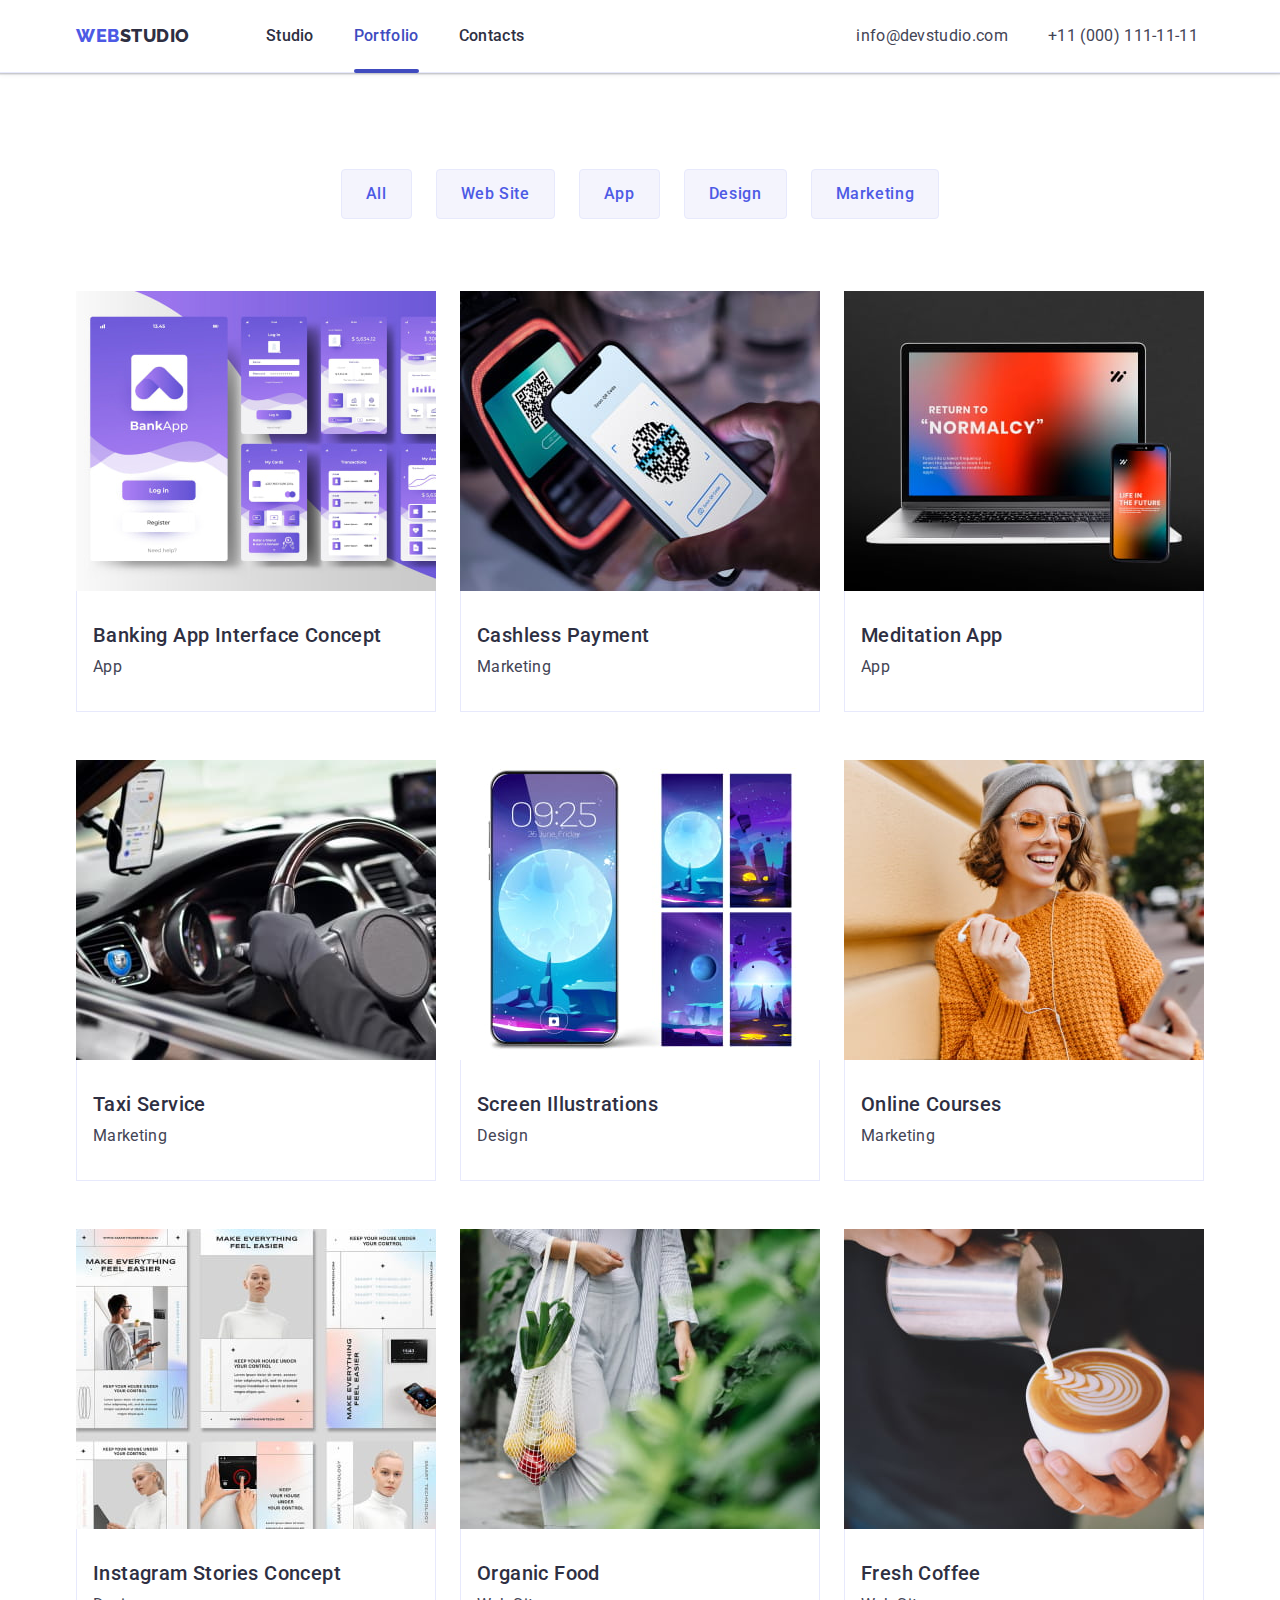
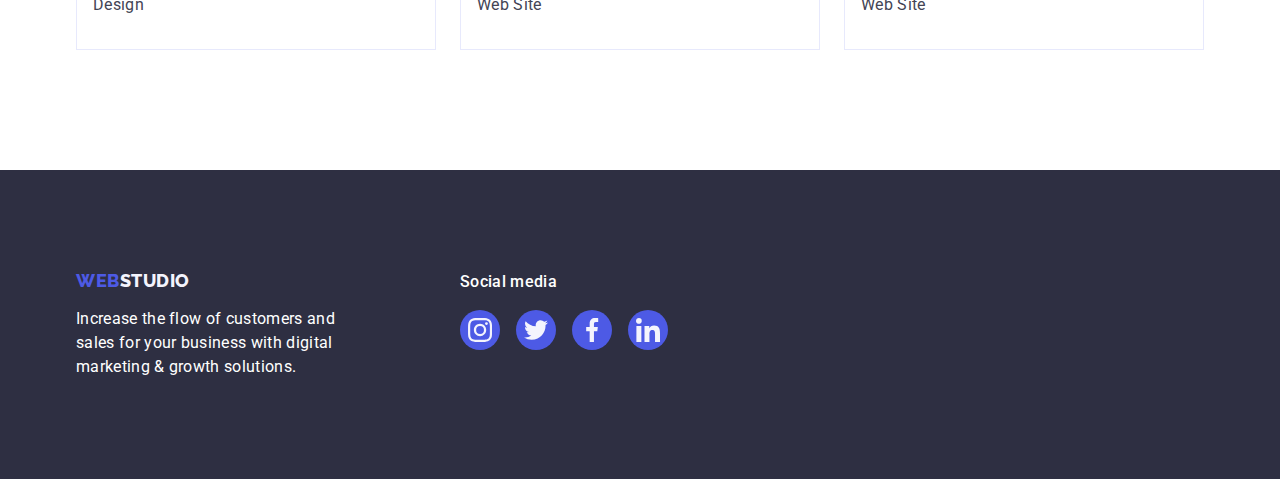
==== portfolio.html @ e9fc78d8 "Initial commit" ====
<!DOCTYPE html>
<html lang="en">
  <head>
    <meta charset="UTF-8" />
    <meta http-equiv="X-UA-Compatible" content="IE=edge" />
    <meta name="viewport" content="width=device-width, initial-scale=1.0" />

    <link rel="preconnect" href="https://fonts.googleapis.com" />
    <link rel="preconnect" href="https://fonts.gstatic.com" crossorigin />
    <link
      href="https://fonts.googleapis.com/css2?family=Bodoni+Moda&family=Montserrat:wght@400;700&family=Roboto:wght@400;500;700;900&display=swap"
      rel="stylesheet"
    />

    <link rel="preconnect" href="https://fonts.googleapis.com" />
    <link rel="preconnect" href="https://fonts.gstatic.com" crossorigin />
    <link
      href="https://fonts.googleapis.com/css2?family=Bodoni+Moda&family=Montserrat:wght@400;700&family=Raleway:wght@800&family=Roboto:wght@400;500;700;900&display=swap"
      rel="stylesheet"
    />

    <link
      rel="stylesheet"
      href="https://cdn.jsdelivr.net/npm/modern-normalize@1.1.0/modern-normalize.min.css"
    />
    <link rel="stylesheet" href="./css/styles.css" />
    <title>Portfolio</title>
  </head>
  <body>
    <header class="border-bottom">
      <div class="container header-container">
        <nav class="header-nav">
          <a class="logo link" href="./index.html"
            >Web<span class="logo-studio-header">Studio</span></a
          >

          <ul class="list header-lists">
            <li>
              <a class="header-link-text link" href="./index.html">Studio</a>
            </li>
            <li>
              <a class="header-link-text current link" href="./portfolio.html"
                >Portfolio</a
              >
            </li>
            <li><a class="header-link-text link" href="">Contacts</a></li>
          </ul>
        </nav>
        <address class="contacts">
          <ul class="list contacts-list">
            <li>
              <a class="header-contacts link" href="mailto:info@devstudio.com"
                >info@devstudio.com</a
              >
            </li>
            <li>
              <a class="header-contacts link" href="tel:+110001111111"
                >+11 (000) 111-11-11</a
              >
            </li>
          </ul>
        </address>
      </div>
    </header>

    <main>
      <section class="portfolio-section">
        <div class="container">
          <h1 class="visually-hidden">Filter</h1>
          <ul class="list filter-container">
            <li>
              <button class="filter-buttons" type="button">All</button>
            </li>
            <li>
              <button class="filter-buttons" type="button">Web Site</button>
            </li>
            <li>
              <button class="filter-buttons" type="button">App</button>
            </li>
            <li>
              <button class="filter-buttons" type="button">Design</button>
            </li>
            <li>
              <button class="filter-buttons" type="button">Marketing</button>
            </li>
          </ul>

          <ul class="list card-set">
            <li class="card-item">
              <a class="link card-projects-link" href="">
                <div class="overlay-box">
                  <img
                    src="./images/portfolio/img-1.jpg"
                    alt="example 1"
                    width="360"
                  />
                  <div class="overlay">
                    <p class="overlay-label">
                      14 Stylish and User-Friendly App Design Concepts · Task
                      Manager App · Calorie Tracker App · Exotic Fruit Ecommerce
                      App · Cloud Storage App
                    </p>
                  </div>
                </div>

                <div class="card-projects-content">
                  <h2 class="project-title">Banking App Interface Concept</h2>
                  <p class="project-type">App</p>
                </div>
              </a>
            </li>
            <li class="card-item">
              <a class="link card-projects-link" href="">
                <div class="overlay-box">
                  <img
                    src="./images/portfolio/img-2.jpg"
                    alt="example 1"
                    width="360"
                  />
                  <div class="overlay">
                    <p class="overlay-label">
                      14 Stylish and User-Friendly App Design Concepts · Task
                      Manager App · Calorie Tracker App · Exotic Fruit Ecommerce
                      App · Cloud Storage App
                    </p>
                  </div>
                </div>
                <div class="card-projects-content">
                  <h2 class="project-title">Cashless Payment</h2>
                  <p class="project-type">Marketing</p>
                </div>
              </a>
            </li>
            <li class="card-item">
              <a class="link card-projects-link" href="">
                <div class="overlay-box">
                  <img
                    src="./images/portfolio/img-3.jpg"
                    alt="example 1"
                    width="360"
                  />
                  <div class="overlay">
                    <p class="overlay-label">
                      14 Stylish and User-Friendly App Design Concepts · Task
                      Manager App · Calorie Tracker App · Exotic Fruit Ecommerce
                      App · Cloud Storage App
                    </p>
                  </div>
                </div>
                <div class="card-projects-content">
                  <h2 class="project-title">Meditation App</h2>
                  <p class="project-type">App</p>
                </div>
              </a>
            </li>
            <li class="card-item">
              <a class="link card-projects-link" href="">
                <div class="overlay-box">
                  <img
                    src="./images/portfolio/img-4.jpg"
                    alt="example 1"
                    width="360"
                  />
                  <div class="overlay">
                    <p class="overlay-label">
                      14 Stylish and User-Friendly App Design Concepts · Task
                      Manager App · Calorie Tracker App · Exotic Fruit Ecommerce
                      App · Cloud Storage App
                    </p>
                  </div>
                </div>
                <div class="card-projects-content">
                  <h2 class="project-title">Taxi Service</h2>
                  <p class="project-type">Marketing</p>
                </div>
              </a>
            </li>
            <li class="card-item">
              <a class="link card-projects-link" href="">
                <div class="overlay-box">
                  <img
                    src="./images/portfolio/img-5.jpg"
                    alt="example 1"
                    width="360"
                  />
                  <div class="overlay">
                    <p class="overlay-label">
                      14 Stylish and User-Friendly App Design Concepts · Task
                      Manager App · Calorie Tracker App · Exotic Fruit Ecommerce
                      App · Cloud Storage App
                    </p>
                  </div>
                </div>
                <div class="card-projects-content">
                  <h2 class="project-title">Screen Illustrations</h2>
                  <p class="project-type">Design</p>
                </div>
              </a>
            </li>
            <li class="card-item">
              <a class="link card-projects-link" href="">
                <div class="overlay-box">
                  <img
                    src="./images/portfolio/img-6.jpg"
                    alt="example 1"
                    width="360"
                  />
                  <div class="overlay">
                    <p class="overlay-label">
                      14 Stylish and User-Friendly App Design Concepts · Task
                      Manager App · Calorie Tracker App · Exotic Fruit Ecommerce
                      App · Cloud Storage App
                    </p>
                  </div>
                </div>
                <div class="card-projects-content">
                  <h2 class="project-title">Online Courses</h2>
                  <p class="project-type">Marketing</p>
                </div>
              </a>
            </li>
            <li class="card-item">
              <a class="link card-projects-link" href="">
                <div class="overlay-box">
                  <img
                    src="./images/portfolio/img-7.jpg"
                    alt="example 1"
                    width="360"
                  />
                  <div class="overlay">
                    <p class="overlay-label">
                      14 Stylish and User-Friendly App Design Concepts · Task
                      Manager App · Calorie Tracker App · Exotic Fruit Ecommerce
                      App · Cloud Storage App
                    </p>
                  </div>
                </div>
                <div class="card-projects-content">
                  <h2 class="project-title">Instagram Stories Concept</h2>
                  <p class="project-type">Design</p>
                </div>
              </a>
            </li>
            <li class="card-item">
              <a class="link card-projects-link" href="">
                <div class="overlay-box">
                  <img
                    src="./images/portfolio/img-8.jpg"
                    alt="example 1"
                    width="360"
                  />
                  <div class="overlay">
                    <p class="overlay-label">
                      14 Stylish and User-Friendly App Design Concepts · Task
                      Manager App · Calorie Tracker App · Exotic Fruit Ecommerce
                      App · Cloud Storage App
                    </p>
                  </div>
                </div>

                <div class="card-projects-content">
                  <h2 class="project-title">Organic Food</h2>
                  <p class="project-type">Web Site</p>
                </div>
              </a>
            </li>
            <li class="card-item">
              <a class="link card-projects-link" href="">
                <div class="overlay-box">
                  <img
                    src="./images/portfolio/img-9.jpg"
                    alt="example 1"
                    width="360"
                  />
                  <div class="overlay">
                    <p class="overlay-label">
                      14 Stylish and User-Friendly App Design Concepts · Task
                      Manager App · Calorie Tracker App · Exotic Fruit Ecommerce
                      App · Cloud Storage App
                    </p>
                  </div>
                </div>

                <div class="card-projects-content">
                  <h2 class="project-title">Fresh Coffee</h2>
                  <p class="project-type">Web Site</p>
                </div>
              </a>
            </li>
          </ul>
        </div>
      </section>
    </main>

    <footer class="footer">
      <div class="container footer-container">
        <div>
          <a class="logo link logo-footer" href="./index.html"
            >Web<span class="logo-studio-footer">Studio</span></a
          >
          <p class="footer-desc">
            Increase the flow of customers and sales for your business with
            digital marketing & growth solutions.
          </p>
        </div>

        <div class="footer-socials-container">
          <p class="footer-socials-title">Social media</p>
          <ul class="list footer-icon-list">
            <li class="footer-icon-item">
              <a class="footer-socials-link link" href="">
                <svg class="footer-icon" width="24" height="24">
                  <use href="./images/icon.svg#instagram"></use>
                </svg>
              </a>
            </li>
            <li class="footer-icon-item">
              <a class="footer-socials-link link" href="">
                <svg class="footer-icon" width="24" height="24">
                  <use href="./images/icon.svg#twitter"></use>
                </svg>
              </a>
            </li>
            <li class="footer-icon-item">
              <a class="footer-socials-link link" href="">
                <svg class="footer-icon" width="24" height="24">
                  <use href="./images/icon.svg#facebook"></use>
                </svg>
              </a>
            </li>
            <li class="footer-icon-item">
              <a class="footer-socials-link link" href="">
                <svg class="footer-icon" width="24" height="24">
                  <use href="./images/icon.svg#linkedin"></use>
                </svg>
              </a>
            </li>
          </ul>
        </div>
      </div>
    </footer>
  </body>
</html>
---- css/styles.css ----
:root {
  --iris: #4d5ae5;
  --ocean: #404bbf;
  --navy-blue: #2e2f42;
  --green: #31d0aa;
  --slate: #434455;
  --light-slate: #8e8f99;
  --cornflower: #e7e9fc;
  --cloud: #f4f4fd;
  --navy-blue-modal: #2e2f42;
  --grey: #2e2f42;
  --white: #ffffff;
  --dairy: #fcfcfc;
  --def-transition: 250ms cubic-bezier(0.4, 0, 0.2, 1);
}

body {
  font-family: "Roboto", sans-serif;
  color: var(--slate);
  background: var(--white);
}

.visually-hidden {
  position: absolute;
  width: 1px;
  height: 1px;
  margin: -1px;
  border: 0;
  padding: 0;
  white-space: nowrap;
  clip-path: inset(100%);
  clip: rect(0 0 0 0);
  overflow: hidden;
}

.container {
  width: 1158px;
  margin-left: auto;
  margin-right: auto;
  padding-right: 15px;
  padding-left: 15px;

  /* outline: 2px solid red; */
  outline-offset: -2px;
}

.section {
  padding-top: 120px;
  padding-bottom: 120px;
}

/**
  |============================
  | RESET START
  |============================
*/
h1,
h2,
h3,
h4,
h5,
h5,
p {
  margin: 0;
}

img {
  display: block;
}
.link {
  color: currentColor;
  text-decoration: none;
}

.list {
  list-style: none;
  padding: 0;
  margin: 0;
}
button {
  font-family: inherit;
  color: currentColor;
  cursor: pointer;
}

/**
  |============================
  | RESET END
  |============================
*/

/**
  |============================
  | HEADER
  |============================
*/
.header-container {
  display: flex;
  align-items: center;
}
.border-bottom {
  border-bottom: 1px solid var(--cornflower);
  box-shadow: 0px 2px 1px rgba(46, 47, 66, 0.08),
    0px 1px 1px rgba(46, 47, 66, 0.16), 0px 1px 6px rgba(46, 47, 66, 0.08);
}

.header-nav {
  display: flex;
  align-items: center;
}

.logo {
  font-family: "Raleway", sans-serif;
  font-weight: 800;
  font-size: 18px;
  line-height: 1.17;
  letter-spacing: 0.03em;
  text-transform: uppercase;
  color: var(--iris);

  margin-right: 76px;
}

.logo-studio-header {
  color: var(--navy-blue-modal);
}

.logo-studio-footer {
  color: var(--cloud);
}

.header-link-text:hover,
.header-link-text:focus,
.header-contacts:hover,
.header-contacts:focus {
  color: var(--ocean);
}

.header-link-text::after {
  content: "";

  position: absolute;
  bottom: -0.5px;
  left: 0;

  display: block;
  width: 100%;
  height: 4px;

  border-radius: 2px;

  transition: background-color var(--def-transition);
}

.header-link-text.current {
  color: var(--ocean);
}

.header-link-text.current::after,
.header-link-text:hover::after,
.header-link-text:focus::after {
  background-color: var(--ocean);
}

.header-link-text {
  font-weight: 500;
  font-size: 16px;
  line-height: 1.5;
  letter-spacing: 0.02em;
  color: var(--navy-blue-modal);

  display: block;
  padding: 24px 0;

  position: relative;

  transition: color var(--def-transition);
}

.header-lists {
  display: flex;
  gap: 40px;
}

.contacts {
  font-style: normal;
  margin-left: 332px;
}

.contacts-list {
  display: flex;
  gap: 40px;
  /* margin-left: auto; */
}

.header-contacts {
  color: inherit;
  font-size: 16px;
  line-height: 1.5;
  letter-spacing: 0.02em;

  transition: color var(--def-transition);
}

/**
  |============================
  | BANNER
  |============================
*/
.banner {
  background-color: var(--navy-blue-modal);

  padding-top: 188px;
  padding-bottom: 188px;
  margin-left: auto;
  margin-right: auto;
  max-width: 1440px;

  background-image: linear-gradient(
      rgba(46, 47, 66, 0.7),
      rgba(46, 47, 66, 0.7)
    ),
    url(../images/bg-image/people-office.jpg);
  background-position: center;
  background-size: cover;
  background-repeat: no-repeat;
  /* text-align: center; */
}

.banner-title {
  font-weight: 700;
  font-size: 56px;
  line-height: 1.07;
  text-align: center;
  letter-spacing: 0.02em;
  color: var(--white);

  max-width: 496px;

  margin-left: auto;
  margin-right: auto;
  margin-bottom: 48px;
}

.banner-button {
  background-color: var(--iris);
  border-radius: 4px;
  border: none;

  font-family: "Roboto", sans-serif;
  color: var(--white);
  font-weight: 500;
  font-size: 16px;
  line-height: 1.5;
  letter-spacing: 0.04em;

  display: block;
  min-width: 169px;
  min-height: 56px;

  margin-right: auto;
  margin-left: auto;
  box-shadow: 0px 4px 4px rgba(0, 0, 0, 0.15);

  transition: background-color var(--def-transition);
}

.banner-button:hover,
.banner-button:focus {
  background-color: var(--ocean);
}

/**
  |============================
  | FEATURES
  |============================
*/
.feature-section {
  padding-bottom: 0;
}
.feature-container {
  display: flex;
  gap: 24px;
}

.feature-icon-list {
  display: flex;
  align-items: center;
  justify-content: center;
  height: 112px;

  background-color: var(--cloud);
  border-radius: 4px;

  margin-bottom: 8px;
}

.feature-icon {
}

.feature-list-title {
  font-weight: 500;
  font-size: 20px;
  line-height: 1.2;
  letter-spacing: 0.02em;
  color: var(--navy-blue-modal);

  margin-bottom: 8px;
}

.feature-list-desc {
  font-size: 16px;
  line-height: 1.5;
  letter-spacing: 0.02em;
}

.feature-list {
  width: 264px;
}

/**
  |============================
  | EXAMPLES
  |============================
*/
.examples-list {
  display: flex;
  gap: 24px;
}

.examples-item {
  border: 1px solid var(--cornflower);
  width: calc((100% - 48px) / 3);
}

/**
  |============================
  | TEAM
  |============================
*/

.section-title {
  font-weight: 700;
  font-size: 36px;
  line-height: 1.11;
  text-align: center;
  letter-spacing: 0.02em;
  text-transform: capitalize;
  color: var(--navy-blue-modal);

  margin-bottom: 72px;
}

.team-section {
  background-color: var(--cloud);
}

.card-container {
  display: flex;
  gap: 24px;
}

.card-content {
  padding: 32px 0;
}

.team-list {
  background-color: var(--white);
  box-shadow: 0px 1px 6px rgba(46, 47, 66, 0.08),
    0px 1px 1px rgba(46, 47, 66, 0.16), 0px 2px 1px rgba(46, 47, 66, 0.08);
  border-radius: 0px 0px 4px 4px;
}

.team-members-names {
  font-weight: 500;
  font-size: 20px;
  line-height: 1.2;
  text-align: center;
  letter-spacing: 0.02em;
  color: var(--navy-blue-modal);

  margin-bottom: 8px;
}

.team-members-position {
  font-size: 16px;
  line-height: 1.5;
  text-align: center;
  letter-spacing: 0.02em;
}

.team-icon-list {
  display: flex;
  justify-content: center;
  gap: 24px;

  margin-top: 8px;
}

.team-icon-link {
  display: flex;
  justify-content: center;
  align-items: center;
  width: 40px;
  height: 40px;

  border-radius: 50%;
  background-color: var(--iris);

  color: var(--cloud);

  transition: background-color var(--def-transition);
}

.team-icon {
  fill: currentColor;
}

.team-icon-link:hover,
.team-icon-link:focus {
  background-color: var(--ocean);
}
/**
  |============================
  | CLIENTS
  |============================
*/
.clients-list {
  display: flex;
  align-items: center;
  gap: 24px;
}

.customer-title {
  line-height: 1.1;
}

.clients-link {
  display: flex;
  align-items: center;
  justify-content: center;
  width: 168px;
  height: 88px;

  /* color: var(--light-slate); */
  color: #afb1b8;

  border: 1px solid var(--light-slate);
  border-radius: 4px;

  transition: color var(--def-transition), border-color var(--def-transition);
}

.clients-link:hover,
.clients-link:focus {
  color: var(--ocean);
  border-color: var(--ocean);
}

.clients-icon {
  fill: currentColor;
}

/**
  |============================
  | FOOTER
  |============================
*/
.footer {
  background-color: var(--navy-blue-modal);

  padding-top: 100px;
  padding-bottom: 100px;
}

.footer-container {
  display: flex;
  align-items: baseline;
  gap: 120px;
}

.logo-footer {
  display: inline-block;
  margin-bottom: 16px;
  margin-right: 0;
}

.footer-desc {
  font-size: 16px;
  line-height: 1.5;
  letter-spacing: 0.02em;
  color: var(--white);

  width: 264px;
}

.footer-socials-title {
  font-weight: 500;
  font-size: 16px;
  line-height: 1.5;
  letter-spacing: 0.02em;
  color: var(--white);

  margin-bottom: 16px;
}

.footer-icon-list {
  display: flex;
  align-items: center;
  justify-content: center;
  gap: 16px;
}

.footer-socials-link {
  display: flex;
  justify-content: center;
  align-items: center;
  width: 40px;
  height: 40px;

  background-color: var(--iris);
  border-radius: 50%;

  transition: background-color var(--def-transition);
}

.footer-socials-link:hover,
.footer-socials-link:focus {
  background-color: var(--green);
}

.footer-icon {
  fill: #f4f4fd;
}

/**
  |============================
  | MODAL
  |============================
*/
.backdrop {
  /* display: none; */
  position: fixed;
  top: 0;
  left: 0;

  width: 100%;
  height: 100%;

  background-color: rgba(46, 47, 66, 0.4);
}

.modal {
  position: absolute;
  top: calc(50% - 288px);
  left: calc(50% - 204px);

  width: 408px;
  min-height: 576px;
  padding: 24px;

  background-color: var(--dairy);
  box-shadow: 0px 1px 1px rgba(0, 0, 0, 0.14), 0px 1px 3px rgba(0, 0, 0, 0.12),
    0px 2px 1px rgba(0, 0, 0, 0.2);
  border-radius: 4px;
}

.modal-btn {
  display: flex;
  align-items: center;
  justify-content: center;
  width: 24px;
  height: 24px;

  margin-left: auto;

  background-color: var(--cornflower);
  border-radius: 50%;
  border: 1px solid rgba(0, 0, 0, 0.1);
  color: var(--navy-blue);

  transition: background-color var(--def-transition),
    color var(--def-transition), border var(--def-transition);
}

.modal-btn:hover,
.modal-btn:focus {
  background-color: var(--ocean);
  color: var(--white);
  border: none;
}

.modal-icon {
  fill: currentColor;

  display: flex;
  justify-content: center;
  align-items: center;
}

.is-hidden {
  opacity: 0;
  visibility: hidden;
  pointer-events: none;
}

/*
  |============================
  | PORTFOLIO
  |============================
*/

.portfolio-section {
  padding-top: 96px;
  padding-bottom: 120px;
}

/**
  |============================
  | FILTER
  |============================
*/
.filter-container {
  display: flex;
  justify-content: center;
  gap: 24px;

  margin-left: auto;
  margin-right: auto;
  margin-bottom: 72px;
}

.filter-buttons {
  background-color: var(--cloud);
  border: 1px solid var(--cornflower);
  border-radius: 4px;

  font-family: "Roboto", sans-serif;
  font-weight: 500;
  font-size: 16px;
  line-height: 1.5;
  text-align: center;
  letter-spacing: 0.04em;
  color: var(--iris);

  padding: 12px 24px;

  transition: color var(--def-transition),
    background-color var(--def-transition), border var(--def-transition),
    box-shadow var(--def-transition);
}

.filter-buttons:hover,
.filter-buttons:focus {
  color: var(--white);
  background-color: var(--ocean);
  border: 1px solid transparent;
  box-shadow: 0px 3px 1px rgba(0, 0, 0, 0.1), 0px 2px 1px rgba(0, 0, 0, 0.08),
    0px 2px 2px rgba(0, 0, 0, 0.12);
}

/**
  |============================
  | PROJECTS
  |============================
*/
.card-set {
  display: flex;
  flex-wrap: wrap;
  column-gap: 24px;
  row-gap: 48px;
}

.card-item {
  flex-basis: calc((100% - 2 * 24) / 3);
}

.card-projects-content {
  padding: 32px 16px;

  border-bottom: 1px solid var(--cornflower);
  border-left: 1px solid var(--cornflower);
  border-right: 1px solid var(--cornflower);
}
.card-projects-link {
  display: block;

  transition: box-shadow var(--def-transition);
}

.card-projects-link:hover,
.card-projects-link:focus {
  box-shadow: 0px 1px 6px rgba(46, 47, 66, 0.08),
    0px 1px 1px rgba(46, 47, 66, 0.16), 0px 2px 1px rgba(46, 47, 66, 0.08);
}

.project-title {
  font-weight: 500;
  font-size: 20px;
  line-height: 1.2;
  letter-spacing: 0.02em;
  color: var(--navy-blue-modal);

  margin-bottom: 8px;
}

.project-type {
  font-size: 16px;
  line-height: 1.5;
  letter-spacing: 0.02em;
  color: var(--slate);
}

.overlay-box {
  position: relative;

  overflow: hidden;
}

.overlay {
  position: absolute;
  top: 0;
  left: 0;
  transform: translateY(100%);

  width: 100%;
  height: 100%;
  padding: 40px 32px 0 32px;

  background-color: var(--iris);

  transition: transform var(--def-transition);
}

.overlay-label {
  font-size: 16px;
  line-height: 1.5;
  letter-spacing: 0.02em;
  color: var(--cloud);

  width: 296px;
  min-height: 96px;
}

.card-item:hover .overlay {
  transform: translateY(0);
}
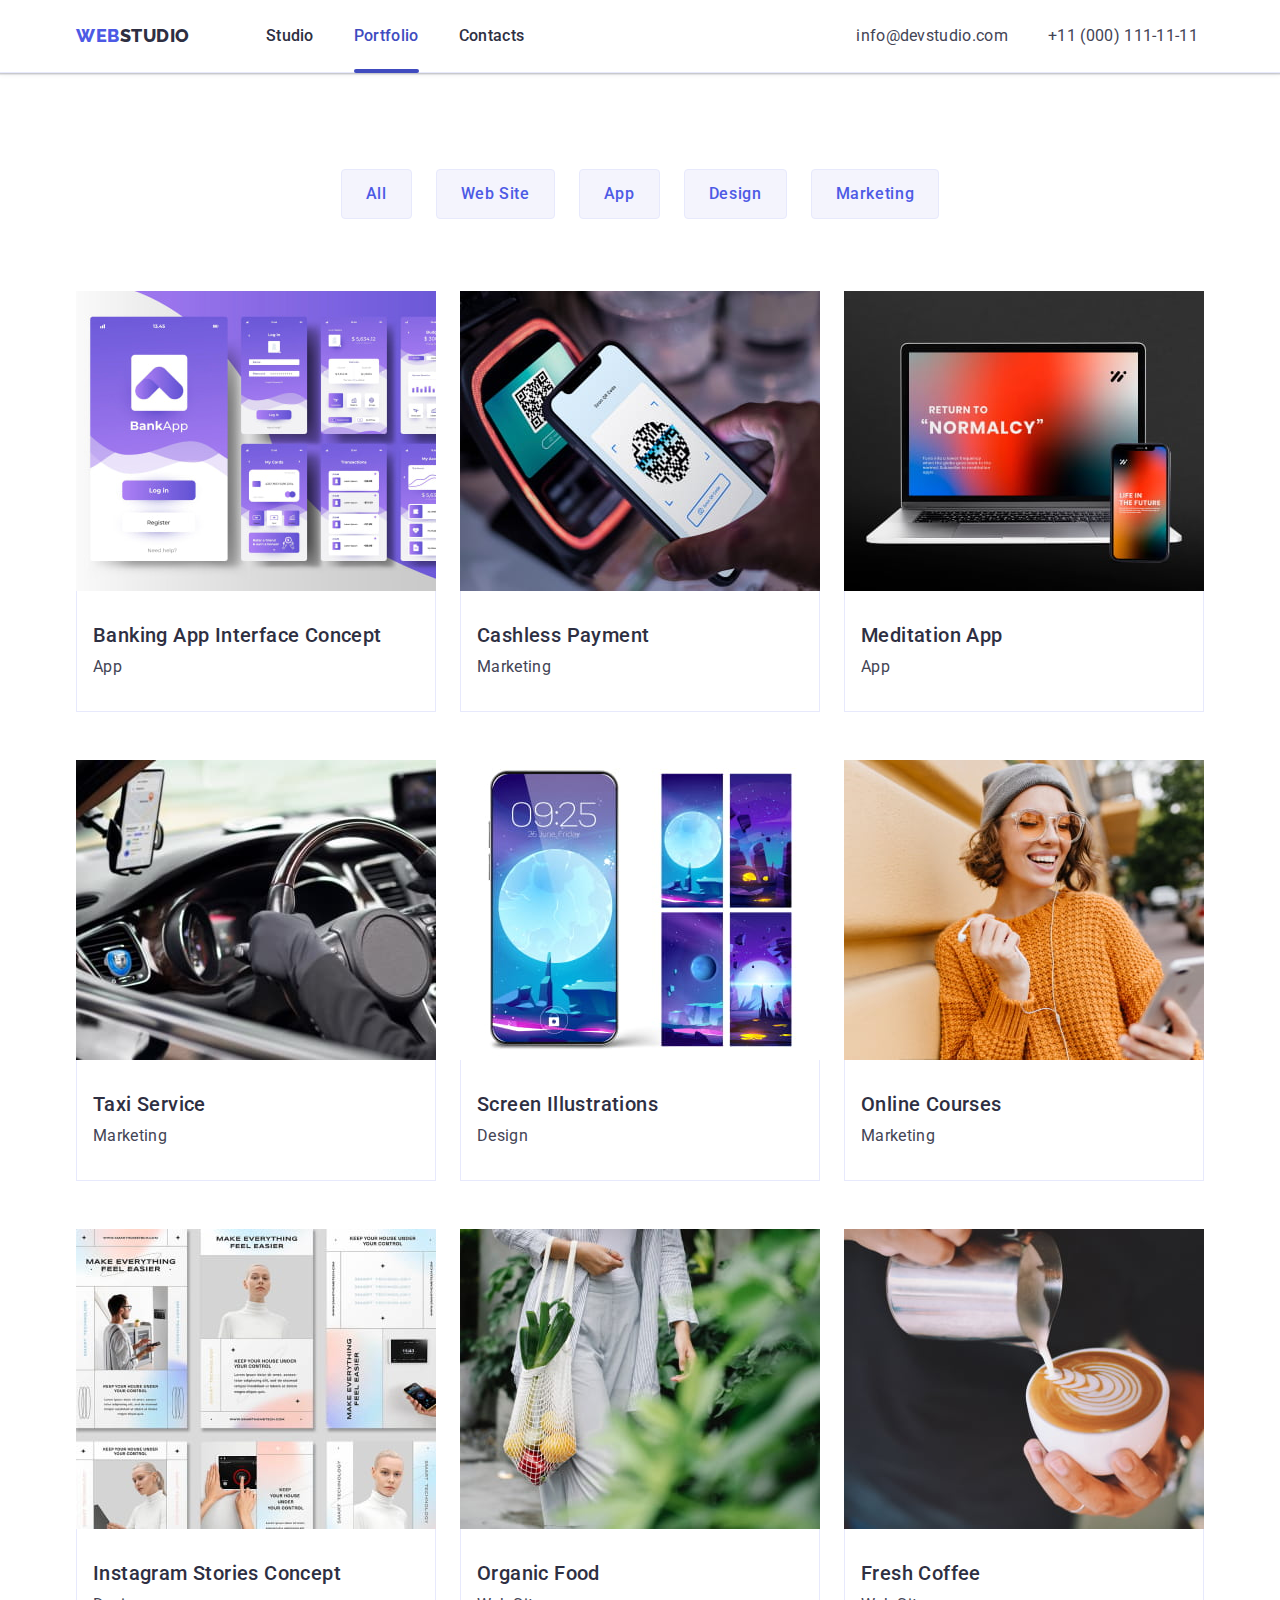
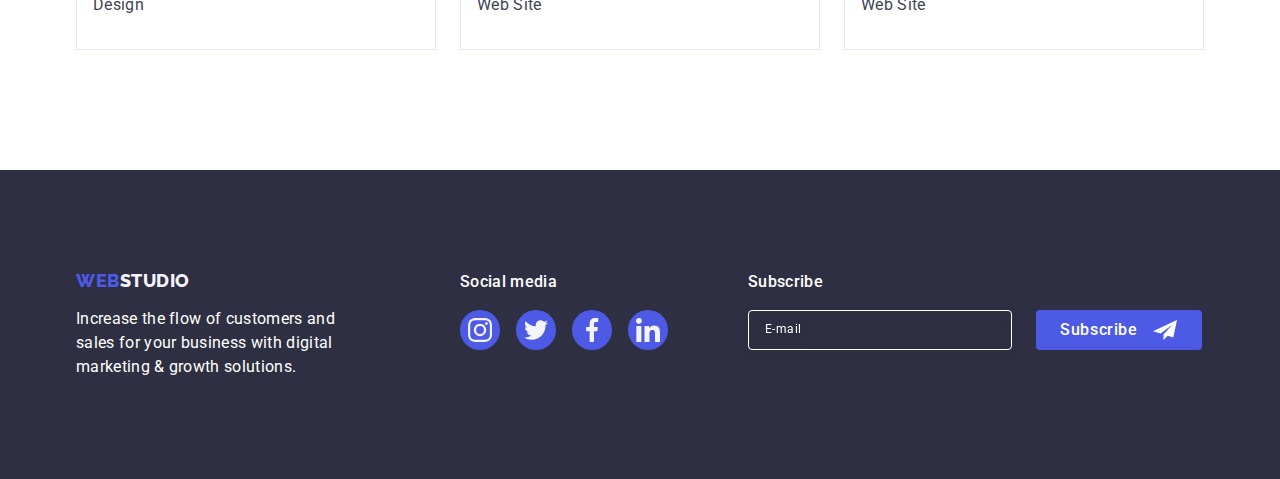
==== commit 2ddc4624: "index.html, portfolio.html upd" ====
--- a/portfolio.html
+++ b/portfolio.html
@@ -294,7 +294,7 @@
 
     <footer class="footer">
       <div class="container footer-container">
-        <div>
+        <div class="footer-desc-container">
           <a class="logo link logo-footer" href="./index.html"
             >Web<span class="logo-studio-footer">Studio</span></a
           >
@@ -305,7 +305,7 @@
         </div>
 
         <div class="footer-socials-container">
-          <p class="footer-socials-title">Social media</p>
+          <p class="footer-title">Social media</p>
           <ul class="list footer-icon-list">
             <li class="footer-icon-item">
               <a class="footer-socials-link link" href="">
@@ -337,6 +337,27 @@
             </li>
           </ul>
         </div>
+
+        <div>
+          <p class="footer-title">Subscribe</p>
+          <label for="email"></label>
+          <div class="footer-subscribe-box">
+            <input
+              class="footer-input"
+              type="email"
+              name="email"
+              id="email"
+              placeholder="E-mail"/>
+            <div class="footer-btn">
+              <button class="footer-subscribe-btn" type="button">
+                Subscribe
+              </button>
+              <svg class="footer-btn-icon" width="24" height="24">
+                <use href="./images/icon.svg#footer-btn"></use>
+              </svg>
+            </div>
+          </div>
+        </div>
       </div>
     </footer>
   </body>
--- a/css/styles.css
+++ b/css/styles.css
@@ -266,7 +266,11 @@
 }
 
 .banner-button:hover,
-.banner-button:focus {
+.banner-button:focus,
+.form-button:hover,
+.form-button:focus,
+.footer-subscribe-btn:hover,
+.footer-subscribe-btn:focus {
   background-color: var(--ocean);
 }
 
@@ -476,7 +480,10 @@
 .footer-container {
   display: flex;
   align-items: baseline;
-  gap: 120px;
+}
+
+.footer-desc-container {
+  margin-right: 120px;
 }
 
 .logo-footer {
@@ -494,7 +501,11 @@
   width: 264px;
 }
 
-.footer-socials-title {
+.footer-socials-container {
+  margin-right: 80px;
+}
+
+.footer-title {
   font-weight: 500;
   font-size: 16px;
   line-height: 1.5;
@@ -531,6 +542,65 @@
 
 .footer-icon {
   fill: #f4f4fd;
+}
+
+.footer-subscribe-box {
+  display: flex;
+  justify-content: center;
+  align-items: center;
+  gap: 24px;
+}
+
+.footer-input {
+  border: 1px solid #ffffff;
+  outline: 1px solid transparent;
+  outline-offset: -1px;
+  filter: drop-shadow(0px 4px 4px rgba(0, 0, 0, 0.15));
+  border-radius: 4px;
+  background-color: transparent;
+
+  min-height: 40px;
+  min-width: 264px;
+  padding: 8px 16px;
+
+  color: var(--white);
+  font-size: 12px;
+}
+
+.footer-input::placeholder {
+  font-size: 12px;
+  line-height: 2;
+  letter-spacing: 0.04em;
+  color: var(--white);
+}
+
+.footer-btn {
+  position: relative;
+}
+
+.footer-subscribe-btn {
+  background-color: var(--iris);
+  border-radius: 4px;
+  border: none;
+
+  padding: 8px 64px 8px 24px;
+  min-width: 165px;
+
+  font-weight: 500;
+  font-size: 16px;
+  line-height: 1.5;
+  text-align: center;
+  letter-spacing: 0.04em;
+  color: var(--white);
+
+  transition: background-color var(--def-transition);
+}
+
+.footer-btn-icon {
+  position: absolute;
+  left: 117px;
+  top: 50%;
+  transform: translateY(-50%);
 }
 
 /**
@@ -604,6 +674,185 @@
   pointer-events: none;
 }
 
+.modal-title {
+  font-weight: 500;
+  font-size: 16px;
+  line-height: 1.5;
+  text-align: center;
+  letter-spacing: 0.02em;
+  color: var(--navy-blue);
+
+  display: block;
+  margin-top: 24px;
+  margin-bottom: 16px;
+}
+
+.label-text {
+  font-size: 12px;
+  line-height: 1.6;
+  letter-spacing: 0.04em;
+  color: var(--light-slate);
+
+  display: block;
+  margin-bottom: 4px;
+}
+
+.modal-form-input {
+  position: relative;
+
+  margin-bottom: 8px;
+}
+
+.form-input {
+  width: 100%;
+  min-height: 40px;
+  padding: 0 38px;
+
+  font-size: 12px;
+
+  border: 1px solid var(--navy-blue);
+  outline: 1px solid transparent;
+  outline-offset: -1px;
+  border-radius: 4px;
+  opacity: 0.2;
+
+  transition: outline-color var(--def-transition), opacity var(--def-transition),
+    box-shadow var(--def-transition);
+}
+
+.form-icons {
+  position: absolute;
+  left: 16px;
+  top: 50%;
+
+  transform: translateY(-50%);
+
+  fill: var(--navy-blue);
+
+  pointer-events: none;
+
+  transition: fill var(--def-transition);
+}
+
+.comment-input {
+  display: block;
+  width: 100%;
+  min-height: 120px;
+  margin-bottom: 16px;
+  padding: 8px 16px;
+
+  font-size: 12px;
+
+  border: 1px solid hsla(237, 18%, 22%, 0.2);
+  outline: 1px solid transparent;
+  outline-offset: -1px;
+  border-radius: 4px;
+  /* opacity: 0.2; */
+
+  resize: none;
+
+  transition: outline-color var(--def-transition), opacity var(--def-transition),
+    box-shadow var(--def-transition);
+}
+
+.comment-input::placeholder {
+  color: rgba(46, 47, 66, 0.4);
+  font-weight: 400;
+  font-size: 12px;
+  line-height: 1.6;
+  letter-spacing: 0.04em;
+}
+
+.modal-checkbox-box {
+  display: flex;
+  align-items: center;
+  gap: 8px;
+}
+
+.modal-checkbox-input {
+  appearance: none;
+
+  width: 16px;
+  height: 16px;
+
+  border: 1px solid var(--navy-blue);
+  border-radius: 2px;
+
+  cursor: pointer;
+
+  transition: background-color var(--def-transition),
+    border-color var(--def-transition);
+}
+
+.checkbox-container {
+  position: relative;
+}
+
+.checkbox-icon {
+  position: absolute;
+  left: 3px;
+  top: 4px;
+
+  cursor: pointer;
+  opacity: 0;
+}
+
+.modal-checkbox-input:checked + .checkbox-icon {
+  opacity: 1;
+}
+
+.modal-checkbox-input:checked {
+  background-color: var(--iris);
+  border-color: var(--iris);
+}
+
+.checkbox-text {
+  font-size: 12px;
+  line-height: 1.6px;
+  letter-spacing: 0.04em;
+  color: var(--light-slate);
+}
+
+.checkbox-privacy-link {
+  color: var(--iris);
+}
+
+.form-button {
+  font-weight: 500;
+  font-size: 16px;
+  line-height: 1.5;
+  text-align: center;
+  letter-spacing: 0.04em;
+  color: var(--white);
+
+  display: block;
+  padding: 16px 32px;
+  margin-top: 24px;
+  margin-left: auto;
+  margin-right: auto;
+  min-width: 169px;
+
+  background-color: var(--iris);
+  box-shadow: 0px 4px 4px rgba(0, 0, 0, 0.15);
+  border-radius: 4px;
+  border: none;
+
+  transition: background-color var(--def-transition);
+}
+
+.form-input:focus + .form-icons {
+  fill: var(--iris);
+}
+
+.form-input:focus,
+.comment-input:focus {
+  outline-color: var(--iris);
+  /* color: rgb(77, 90, 229); */
+  opacity: 1;
+  box-shadow: rgba(77, 90, 229, 0.2) 0px -3px 0px inset,
+    rgba(77, 90, 229, 0.3) 0px 1px 2px 0px,
+    rgba(77, 90, 229, 0.15) 0px 1px 3px 1px;
+}
 /*
   |============================
   | PORTFOLIO
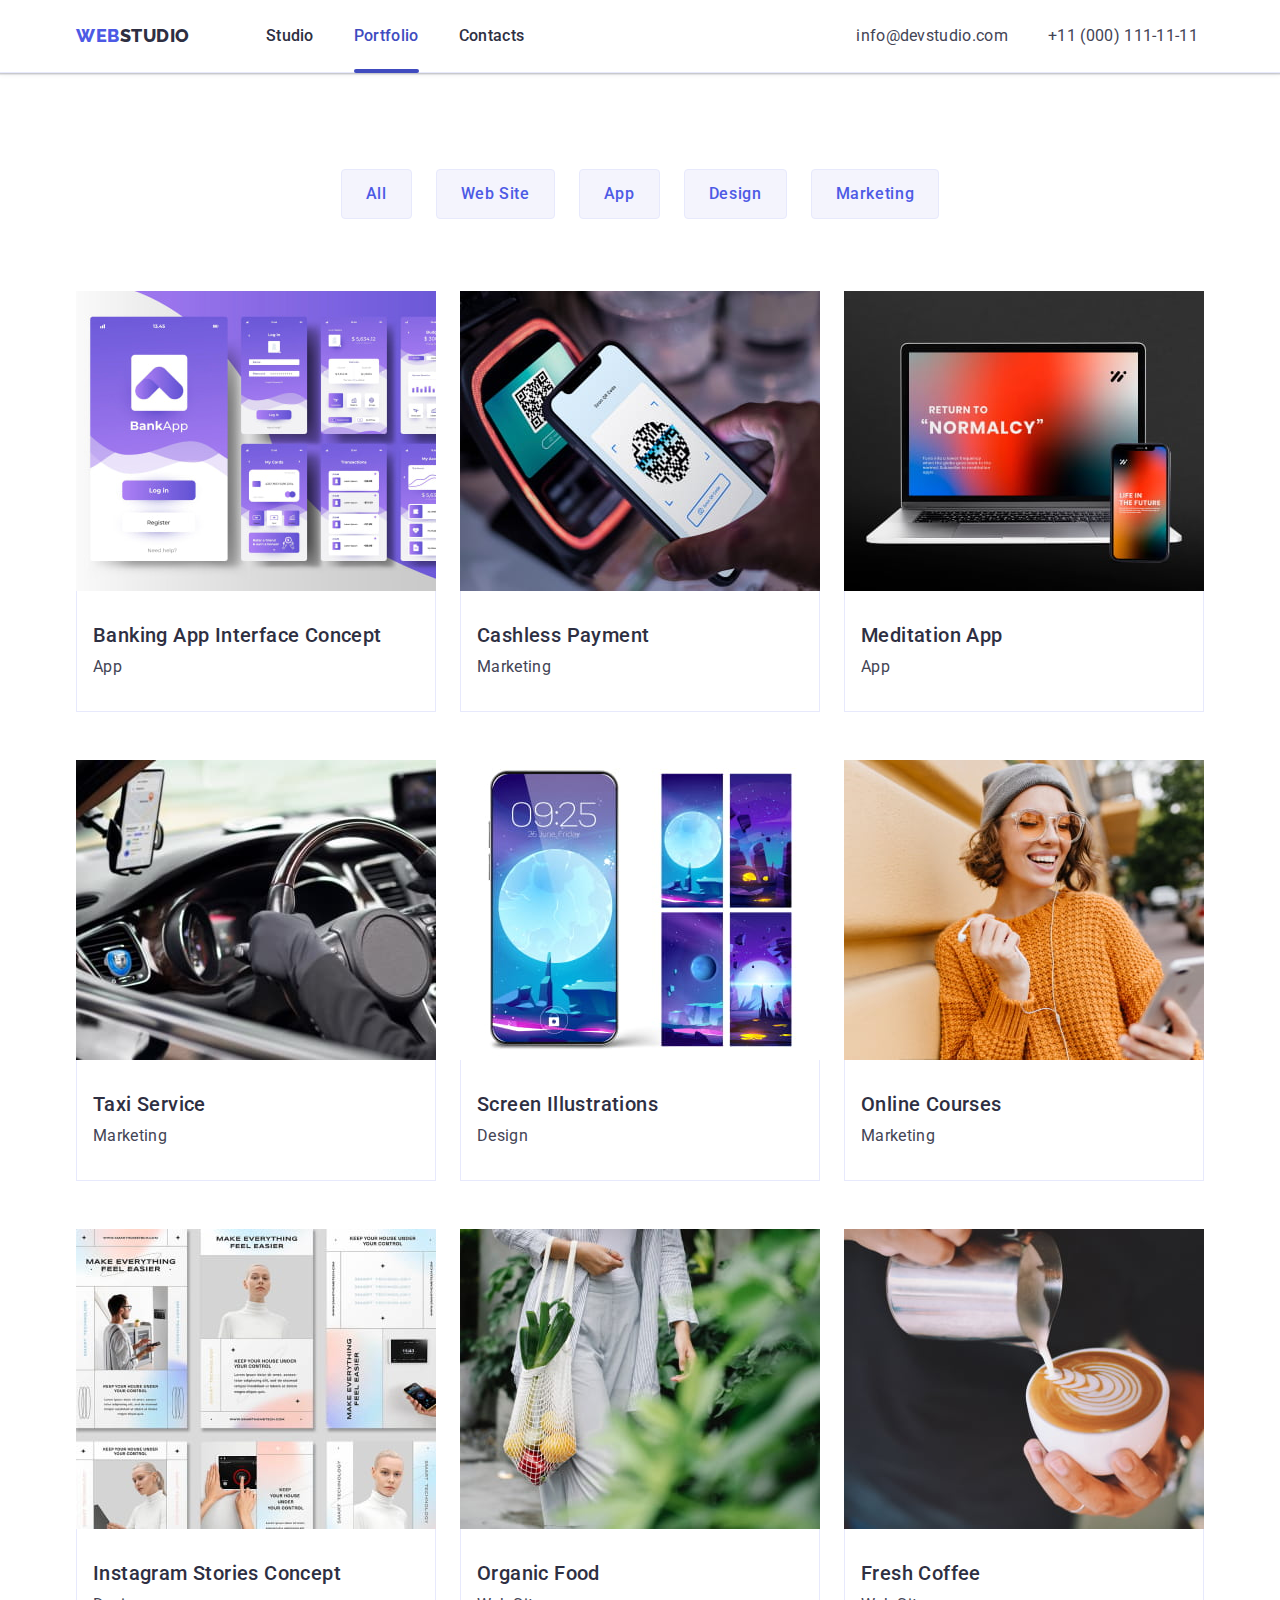
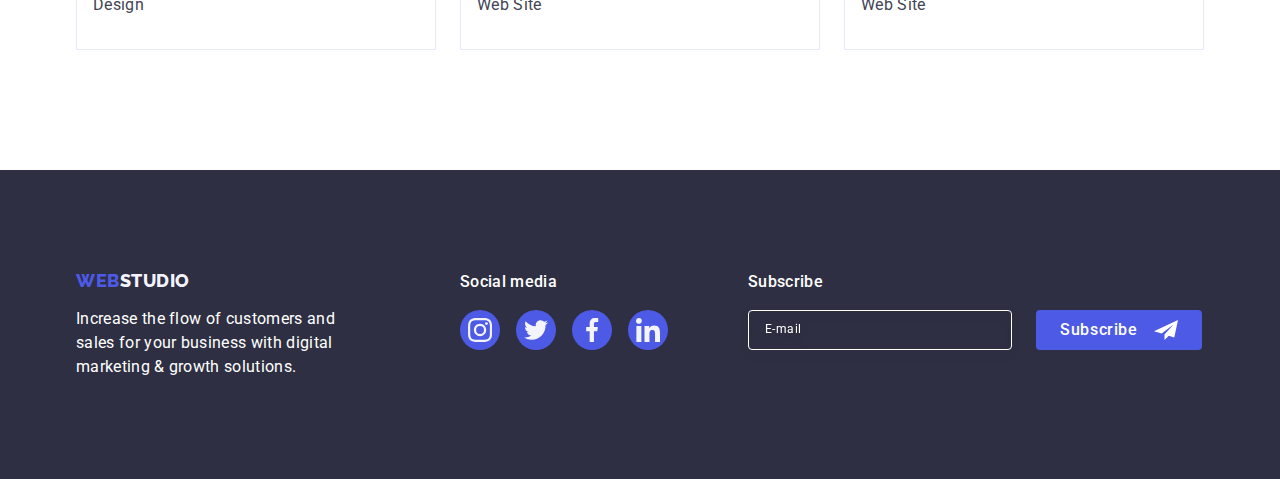
==== commit 2f2dae03: "html, css files upd 2" ====
--- a/portfolio.html
+++ b/portfolio.html
@@ -340,23 +340,22 @@
 
         <div>
           <p class="footer-title">Subscribe</p>
-          <label for="email"></label>
-          <div class="footer-subscribe-box">
+          <form class="footer-contacts" name="footer-contacts">
             <input
               class="footer-input"
               type="email"
               name="email"
               id="email"
-              placeholder="E-mail"/>
-            <div class="footer-btn">
-              <button class="footer-subscribe-btn" type="button">
-                Subscribe
-              </button>
+              placeholder="E-mail"
+            />
+            <button class="footer-subscribe-btn" type="submit">
+              Subscribe
+
               <svg class="footer-btn-icon" width="24" height="24">
                 <use href="./images/icon.svg#footer-btn"></use>
               </svg>
-            </div>
-          </div>
+            </button>
+          </form>
         </div>
       </div>
     </footer>
--- a/css/styles.css
+++ b/css/styles.css
@@ -299,9 +299,6 @@
   margin-bottom: 8px;
 }
 
-.feature-icon {
-}
-
 .feature-list-title {
   font-weight: 500;
   font-size: 20px;
@@ -544,7 +541,7 @@
   fill: #f4f4fd;
 }
 
-.footer-subscribe-box {
+.footer-contacts {
   display: flex;
   justify-content: center;
   align-items: center;
@@ -574,16 +571,17 @@
   color: var(--white);
 }
 
-.footer-btn {
-  position: relative;
-}
-
 .footer-subscribe-btn {
+  display: flex;
+  align-items: center;
+  justify-content: center;
+  gap: 16px;
+
   background-color: var(--iris);
   border-radius: 4px;
   border: none;
 
-  padding: 8px 64px 8px 24px;
+  padding: 8px 24px;
   min-width: 165px;
 
   font-weight: 500;
@@ -597,10 +595,6 @@
 }
 
 .footer-btn-icon {
-  position: absolute;
-  left: 117px;
-  top: 50%;
-  transform: translateY(-50%);
 }
 
 /**
@@ -689,7 +683,7 @@
 
 .label-text {
   font-size: 12px;
-  line-height: 1.6;
+  line-height: 1.7;
   letter-spacing: 0.04em;
   color: var(--light-slate);
 
@@ -759,7 +753,7 @@
   color: rgba(46, 47, 66, 0.4);
   font-weight: 400;
   font-size: 12px;
-  line-height: 1.6;
+  line-height: 1.7;
   letter-spacing: 0.04em;
 }
 
@@ -767,6 +761,8 @@
   display: flex;
   align-items: center;
   gap: 8px;
+
+  position: relative;
 }
 
 .modal-checkbox-input {
@@ -782,16 +778,13 @@
 
   transition: background-color var(--def-transition),
     border-color var(--def-transition);
-}
-
-.checkbox-container {
-  position: relative;
 }
 
 .checkbox-icon {
   position: absolute;
   left: 3px;
-  top: 4px;
+  top: 50%;
+  transform: translateY(-50%);
 
   cursor: pointer;
   opacity: 0;
@@ -808,7 +801,7 @@
 
 .checkbox-text {
   font-size: 12px;
-  line-height: 1.6px;
+  line-height: 1.7;
   letter-spacing: 0.04em;
   color: var(--light-slate);
 }
